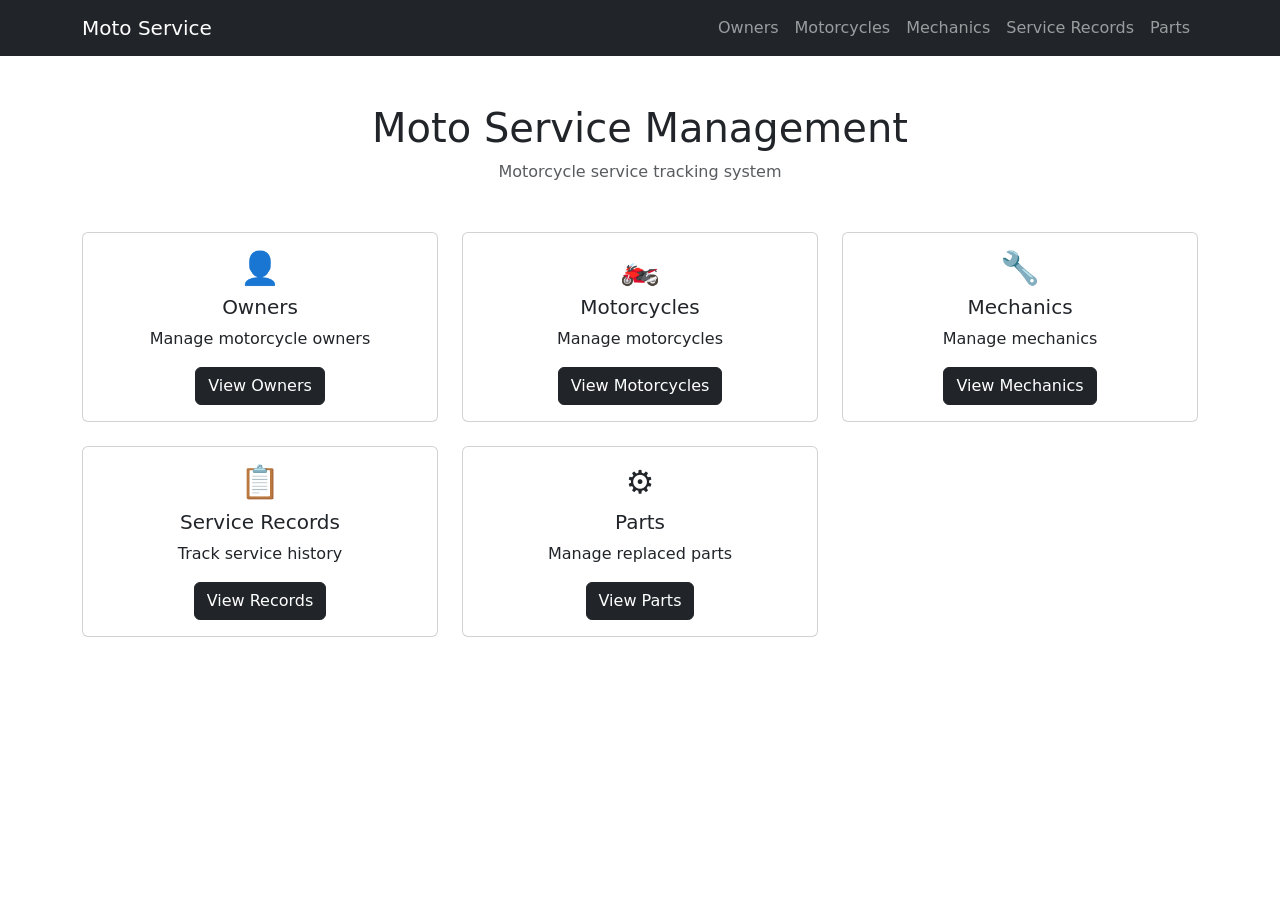
==== src/main/resources/templates/index.html @ ec2683b7 "Add UI index + Owner" ====
<!DOCTYPE html>
<html xmlns:th="http://www.thymeleaf.org">
<head>
    <meta charset="UTF-8">
    <title>Moto Servis</title>
    <link href="https://cdn.jsdelivr.net/npm/bootstrap@5.3.0/dist/css/bootstrap.min.css" rel="stylesheet">
</head>
<body>
<nav class="navbar navbar-expand-lg navbar-dark bg-dark">
    <div class="container">
        <a class="navbar-brand" href="/">Moto Service</a>
        <div class="navbar-nav">
            <a class="nav-link" href="/owners">Owners</a>
            <a class="nav-link" href="/motorcycles">Motorcycles</a>
            <a class="nav-link" href="/mechanics">Mechanics</a>
            <a class="nav-link" href="/service-records">Service Records</a>
            <a class="nav-link" href="/parts">Parts</a>
        </div>
    </div>
</nav>

<div class="container mt-5">
    <div class="text-center mb-5">
        <h1>Moto Service Management</h1>
        <p class="text-muted">Motorcycle service tracking system</p>
    </div>

    <div class="row g-4">
        <div class="col-md-4">
            <div class="card text-center h-100">
                <div class="card-body">
                    <h2>👤</h2>
                    <h5 class="card-title">Owners</h5>
                    <p class="card-text">Manage motorcycle owners</p>
                    <a href="/owners" class="btn btn-dark">View Owners</a>
                </div>
            </div>
        </div>
        <div class="col-md-4">
            <div class="card text-center h-100">
                <div class="card-body">
                    <h2>🏍️</h2>
                    <h5 class="card-title">Motorcycles</h5>
                    <p class="card-text">Manage motorcycles</p>
                    <a href="/motorcycles" class="btn btn-dark">View Motorcycles</a>
                </div>
            </div>
        </div>
        <div class="col-md-4">
            <div class="card text-center h-100">
                <div class="card-body">
                    <h2>🔧</h2>
                    <h5 class="card-title">Mechanics</h5>
                    <p class="card-text">Manage mechanics</p>
                    <a href="/mechanics" class="btn btn-dark">View Mechanics</a>
                </div>
            </div>
        </div>
        <div class="col-md-4">
            <div class="card text-center h-100">
                <div class="card-body">
                    <h2>📋</h2>
                    <h5 class="card-title">Service Records</h5>
                    <p class="card-text">Track service history</p>
                    <a href="/service-records" class="btn btn-dark">View Records</a>
                </div>
            </div>
        </div>
        <div class="col-md-4">
            <div class="card text-center h-100">
                <div class="card-body">
                    <h2>⚙️</h2>
                    <h5 class="card-title">Parts</h5>
                    <p class="card-text">Manage replaced parts</p>
                    <a href="/parts" class="btn btn-dark">View Parts</a>
                </div>
            </div>
        </div>
    </div>
</div>
</body>
</html>
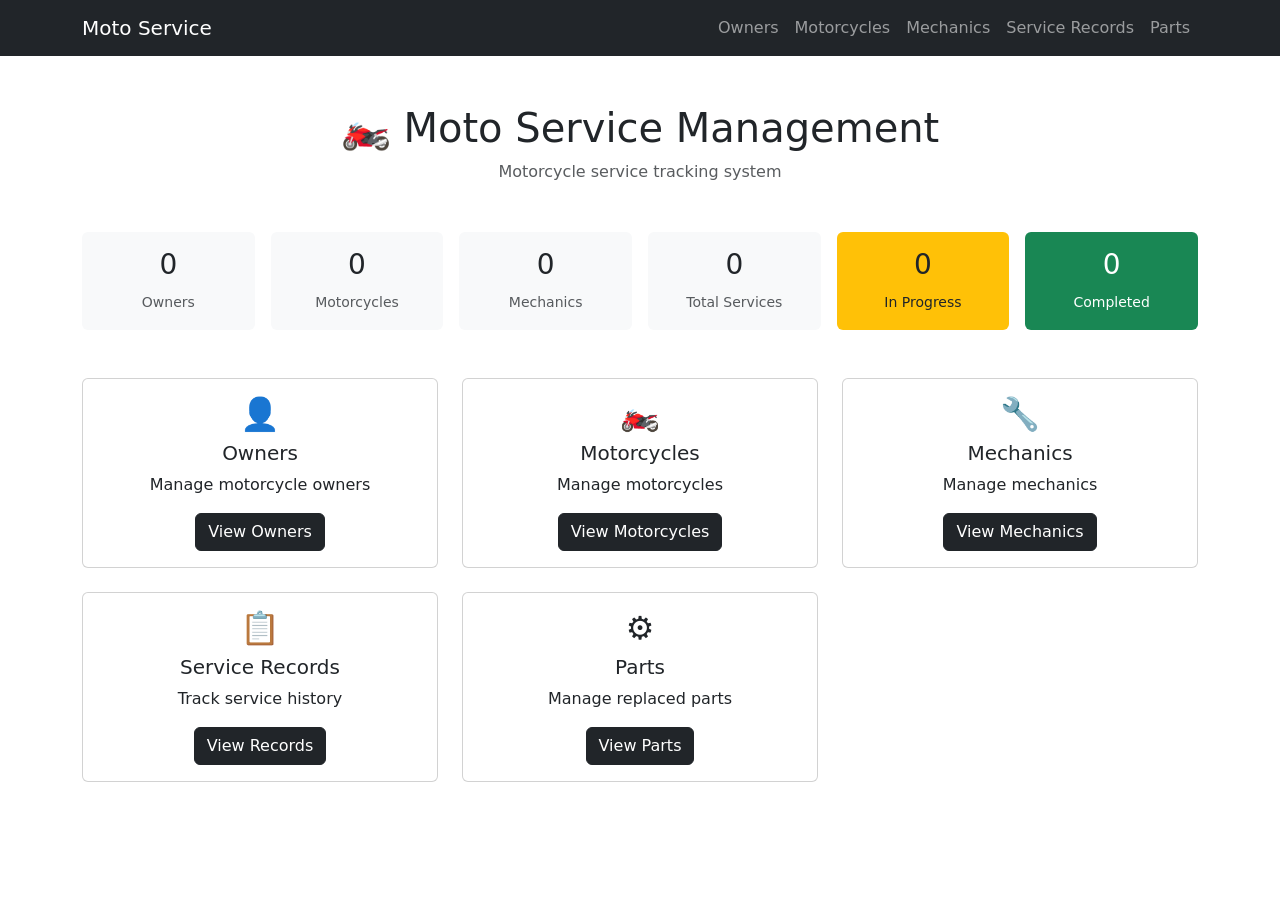
==== commit 6d9b34a7: "Add custom css" ====
--- a/src/main/resources/templates/index.html
+++ b/src/main/resources/templates/index.html
@@ -4,6 +4,7 @@
     <meta charset="UTF-8">
     <title>Moto Servis</title>
     <link href="https://cdn.jsdelivr.net/npm/bootstrap@5.3.0/dist/css/bootstrap.min.css" rel="stylesheet">
+    <link th:href="@{/css/style.css}" rel="stylesheet">
 </head>
 <body>
 <nav class="navbar navbar-expand-lg navbar-dark bg-dark">
@@ -21,10 +22,63 @@
 
 <div class="container mt-5">
     <div class="text-center mb-5">
-        <h1>Moto Service Management</h1>
+        <h1>🏍️ Moto Service Management</h1>
         <p class="text-muted">Motorcycle service tracking system</p>
     </div>
 
+    <!-- Statistics -->
+    <div class="row g-3 mb-5">
+        <div class="col-md-2">
+            <div class="card text-center border-0 bg-light">
+                <div class="card-body">
+                    <h3 class="text-dark" th:text="${ownerCount}">0</h3>
+                    <small class="text-muted">Owners</small>
+                </div>
+            </div>
+        </div>
+        <div class="col-md-2">
+            <div class="card text-center border-0 bg-light">
+                <div class="card-body">
+                    <h3 class="text-dark" th:text="${motorcycleCount}">0</h3>
+                    <small class="text-muted">Motorcycles</small>
+                </div>
+            </div>
+        </div>
+        <div class="col-md-2">
+            <div class="card text-center border-0 bg-light">
+                <div class="card-body">
+                    <h3 class="text-dark" th:text="${mechanicCount}">0</h3>
+                    <small class="text-muted">Mechanics</small>
+                </div>
+            </div>
+        </div>
+        <div class="col-md-2">
+            <div class="card text-center border-0 bg-light">
+                <div class="card-body">
+                    <h3 class="text-dark" th:text="${totalServices}">0</h3>
+                    <small class="text-muted">Total Services</small>
+                </div>
+            </div>
+        </div>
+        <div class="col-md-2">
+            <div class="card text-center border-0 bg-warning">
+                <div class="card-body">
+                    <h3 class="text-dark" th:text="${activeServices}">0</h3>
+                    <small class="text-dark">In Progress</small>
+                </div>
+            </div>
+        </div>
+        <div class="col-md-2">
+            <div class="card text-center border-0 bg-success">
+                <div class="card-body">
+                    <h3 class="text-white" th:text="${completedServices}">0</h3>
+                    <small class="text-white">Completed</small>
+                </div>
+            </div>
+        </div>
+    </div>
+
+    <!-- Navigation Cards -->
     <div class="row g-4">
         <div class="col-md-4">
             <div class="card text-center h-100">
